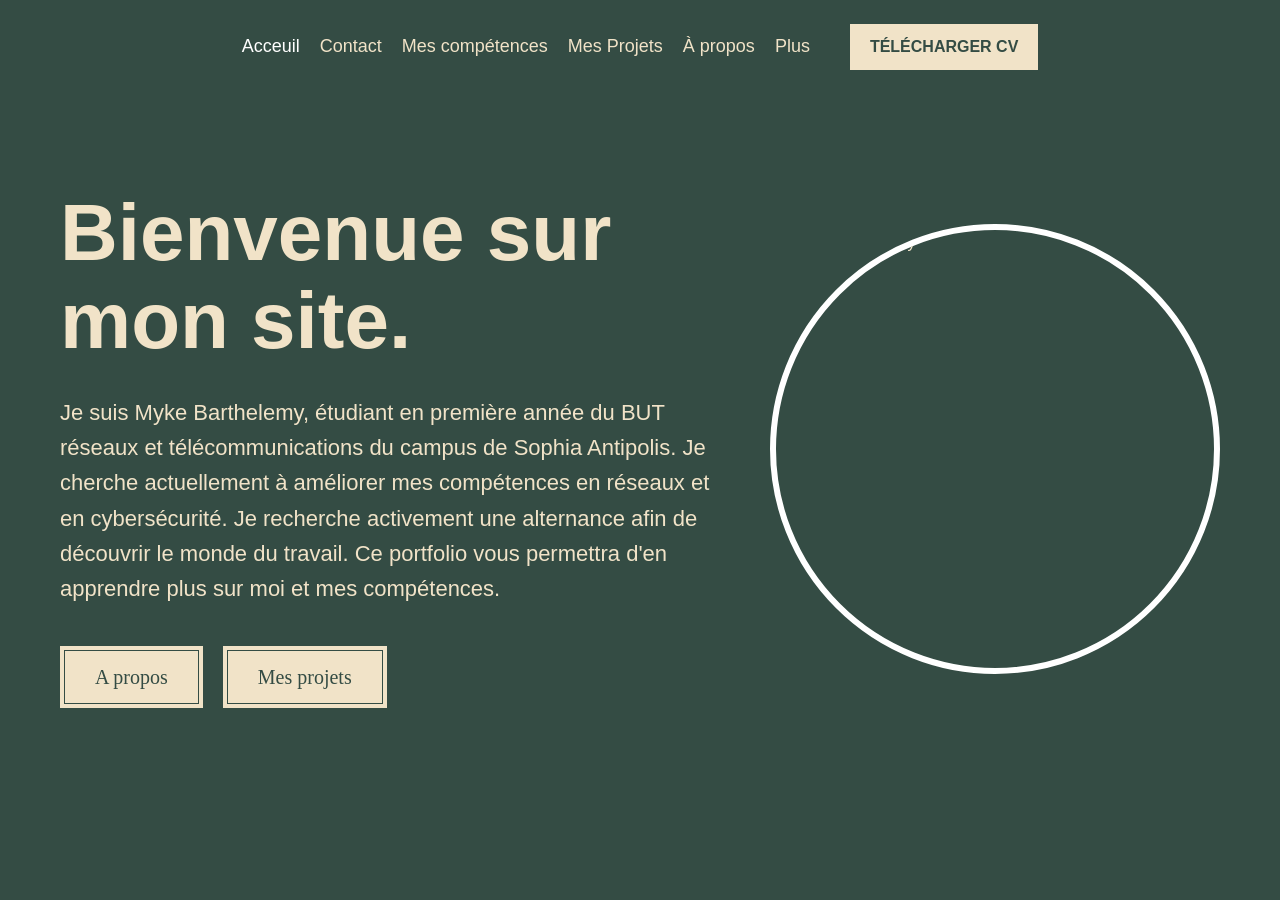
==== index.html @ dd486317 "Add files via upload" ====
<!DOCTYPE html>
<html lang="fr">
<head>
    <meta charset="UTF-8">
    <meta name="viewport" content="width=device-width, initial-scale=1.0">
    <title>Accueil | Myke Barthelemy</title>
    <link rel="stylesheet" href="style.css">
</head>
<body>
    <nav class="main-navigation">
        <ul class="nav-links">
            <li><a href="index.html" class="active">Acceuil</a></li>
            <li><a href="contact.html">Contact</a></li>
            <li><a href="skills.html">Mes compétences</a></li>
            <li><a href="projects.html">Mes Projets</a></li>
            <li><a href="about.html">À propos</a></li>
            <li><a href="#more">Plus</a></li>
        </ul>
        <a href="assets/cv_myke_barthelemy.pdf" target="_blank" class="button-download">TÉLÉCHARGER CV</a>
    </nav>

    <main class="home-container">
        <section class="home-intro">
            <div class="intro-text">
                <h1>Bienvenue sur mon site.</h1>
                <p>Je suis Myke Barthelemy, étudiant en première année du BUT réseaux et télécommunications du campus de Sophia Antipolis. Je cherche actuellement à améliorer mes compétences en réseaux et en cybersécurité. Je recherche activement une alternance afin de découvrir le monde du travail. Ce portfolio vous permettra d'en apprendre plus sur moi et mes compétences.</p>
                <div class="action-buttons">
                    <a href="about.html" class="button-primary">A propos</a>
                    <a href="projects.html" class="button-secondary">Mes projets</a>
                </div>
            </div>
            <img src="assets/home-profile.jpg" alt="Myke Barthelemy" class="home-profile-pic">
        </section>
    </main>

    <script src="script.js"></script>
</body>
</html>
---- style.css ----
:root {
    --bg-primary: #344C44; /* Dusty Emerald */
    --bg-secondary: #344C44; /* Darker box for the banner */
    --text-primary: #F1E3C8;
    --text-hover: #ffffff;
    --font-stack: 'Helvetica Neue', Helvetica, Arial, sans-serif;
}

* {
    box-sizing: border-box;
    margin: 0;
    padding: 0;
}

body {
    background-color: var(--bg-primary);
    color: var(--text-primary);
    font-family: var(--font-stack);
    line-height: 1.6;
    -webkit-font-smoothing: antialiased;
}

/* ========================================== */
/* NAVIGATION                                 */
/* ========================================== */
.main-navigation {
    display: flex;
    justify-content: center;
    align-items: center;
    gap: 40px;
    padding: 1.5rem 2rem;
    position: sticky;
    top: 0;
    background-color: var(--bg-primary);
    z-index: 1000;
}

.nav-links {
    list-style: none;
    display: flex;
    gap: 20px;
}

.nav-links a {
    text-decoration: none;
    color: var(--text-primary);
    font-size: 18px;
    transition: color 0.3s ease;
}

.nav-links a:hover, 
.nav-links a.active {
    color: var(--text-hover);
}

.button-download {
    text-decoration: none;
    background-color: var(--text-primary);
    color: var(--bg-primary);
    padding: 10px 20px;
    font-size: 16px; 
    font-weight: bold;
    transition: opacity 0.3s ease;
}

.button-download:hover {
    opacity: 0.85;
}

main {
    max-width: 1200px; 
    margin: 0 auto;
    padding: 40px 20px;
}

/* ========================================== */
/* HOMEPAGE                                   */
/* ========================================== */
.home-intro {
    display: flex;
    justify-content: space-between;
    align-items: center;
    gap: 60px;
    min-height: 70vh;
}

.intro-text {
    flex: 1;
    max-width: 750px; 
    text-align: left;
}

.intro-text h1 {
    font-size: 80px; 
    line-height: 1.1;
    margin-bottom: 30px;
    font-weight: 700;
}

.intro-text p {
    font-size: 22px; 
    line-height: 1.6;
    margin-bottom: 40px;
    font-weight: 500;
}

.home-profile-pic {
    width: 450px;
    height: 450px;
    border-radius: 50%;
    border: 6px solid #ffffff;
    object-fit: cover;
    flex-shrink: 0;
}

.action-buttons {
    display: flex;
    gap: 20px;
}

.button-primary, .button-secondary {
    background-color: var(--text-primary);
    color: var(--bg-primary);
    padding: 15px 35px;
    text-decoration: none;
    font-family: 'Times New Roman', Times, serif;
    font-size: 20px; 
    position: relative;
    transition: opacity 0.3s ease;
}

.button-primary::after, .button-secondary::after {
    content: '';
    position: absolute;
    top: 4px; 
    left: 4px; 
    right: 4px; 
    bottom: 4px;
    border: 1px solid var(--bg-primary);
}

.button-primary:hover, .button-secondary:hover {
    opacity: 0.9;
}

/* ========================================== */
/* PROJECTS SECTION                           */
/* ========================================== */
.banner-container {
    position: relative;
    width: 100%;
    height: 350px;
    display: flex;
    justify-content: center;
    align-items: center;
    margin-bottom: 80px;
}

.banner-img {
    position: absolute;
    top: 0;
    left: 0;
    width: 100%;
    height: 100%;
    object-fit: cover;
    z-index: 1;
}

.banner-overlay {
    position: relative;
    z-index: 2;
    background-color: var(--bg-secondary); 
    padding: 30px 60px;
}

.banner-overlay h1 {
    font-size: 56px; 
    margin: 0;
    text-align: center;
    color: var(--text-primary);
}

.project-grid {
    display: grid;
    grid-template-columns: repeat(auto-fit, minmax(400px, 1fr));
    gap: 40px;
}

.project-card h2 {
    font-size: 22px; 
    margin-bottom: 15px; 
    margin-top: 0;
    font-weight: bold;
    color: var(--text-primary);
}

.project-card img {
    width: 100%;
    height: 399px;
    object-fit: cover;
    display: block;
    cursor: pointer;
    transition: transform 0.3s ease;
}

.project-card img:hover {
    transform: scale(1.02);
}
/* ========================================== */
/* ABOUT SECTION                              */
/* ========================================== */

/* Reverses the background colors specifically for the About page */
body.about-page {
    background-color: var(--text-primary); /* Beige background */
    color: var(--bg-primary); /* Dark text for anything outside the boxes */
}

/* Keeps the nav dark green so it matches the other pages */
body.about-page .main-navigation {
    background-color: var(--bg-primary);
}

.about-intro-section {
    display: flex;
    gap: 40px;
    margin-bottom: 60px;
    align-items: stretch; /* Makes the box match the height of the image */
}

.about-profile-pic {
    width: 380px;
    height: auto;
    object-fit: cover;
    flex-shrink: 0;
}

/* The green box holding the intro text */
.about-intro-box {
    background-color: var(--bg-primary); 
    color: var(--text-primary); 
    padding: 60px;
    display: flex;
    flex-direction: column;
    justify-content: center;
}

.about-intro-box h1 {
    font-size: 72px; /* Increased from 56px */
    margin-bottom: 25px;
}

.about-intro-box p {
    font-size: 22px; /* Increased from 16px for much better readability */
    line-height: 1.8;
}

/* The green box holding the timeline */
.history-box {
    background-color: var(--bg-primary); 
    color: var(--text-primary); 
    padding: 50px 60px;
}

.history-box h2 {
    font-size: 56px; /* Increased from 42px */
    margin-bottom: 50px;
}

.timeline-container {
    display: flex;
    align-items: center;
    justify-content: space-between;
    gap: 20px;
}

.timeline-item {
    flex: 1;
    display: flex;
    flex-direction: column;
    align-items: flex-start;
}

.timeline-item img {
    width: 100%;
    height: 200px;
    object-fit: cover;
    margin-bottom: 20px;
}

.timeline-item h3 {
    font-size: 28px; /* Increased from 22px */
    font-weight: bold; /* Added bold to help it stand out */
}

.timeline-arrow {
    width: 60px;
    height: 60px;
    color: var(--text-primary);
    flex-shrink: 0;
    margin-bottom: 40px; 
}

/* ========================================== */
/* MODAL / POPUP                              */
/* ========================================== */
.modal {
    display: none; 
    position: fixed;
    z-index: 2000;
    left: 0;
    top: 0;
    width: 100%;
    height: 100%;
    background-color: rgba(0, 0, 0, 0.7); 
    justify-content: center;
    align-items: center;
    padding: 20px;
    opacity: 0;
    transition: opacity 0.3s ease;
}

.modal.show {
    display: flex;
    opacity: 1;
}

.modal-content {
    background-color: #ffffff; 
    color: #1a1a1a; 
    padding: 50px 60px;
    width: 100%;
    max-width: 900px;
    max-height: 90vh;
    overflow-y: auto;
    position: relative;
    border-radius: 2px;
    box-shadow: 0 10px 30px rgba(0,0,0,0.3);
}

.close-button {
    color: #1a1a1a;
    position: absolute;
    top: 20px;
    right: 30px;
    font-size: 40px;
    font-weight: bold;
    cursor: pointer;
    transition: color 0.2s ease;
}

.close-button:hover {
    color: #888888;
}

.modal-img {
    width: 100%;
    max-height: 450px;
    object-fit: cover;
    margin-bottom: 30px;
}

.modal-content h2 {
    font-size: 36px;
    margin-bottom: 25px;
    font-weight: bold;
}

.modal-text p {
    font-size: 18px;
    line-height: 1.8;
    margin-bottom: 20px;
}
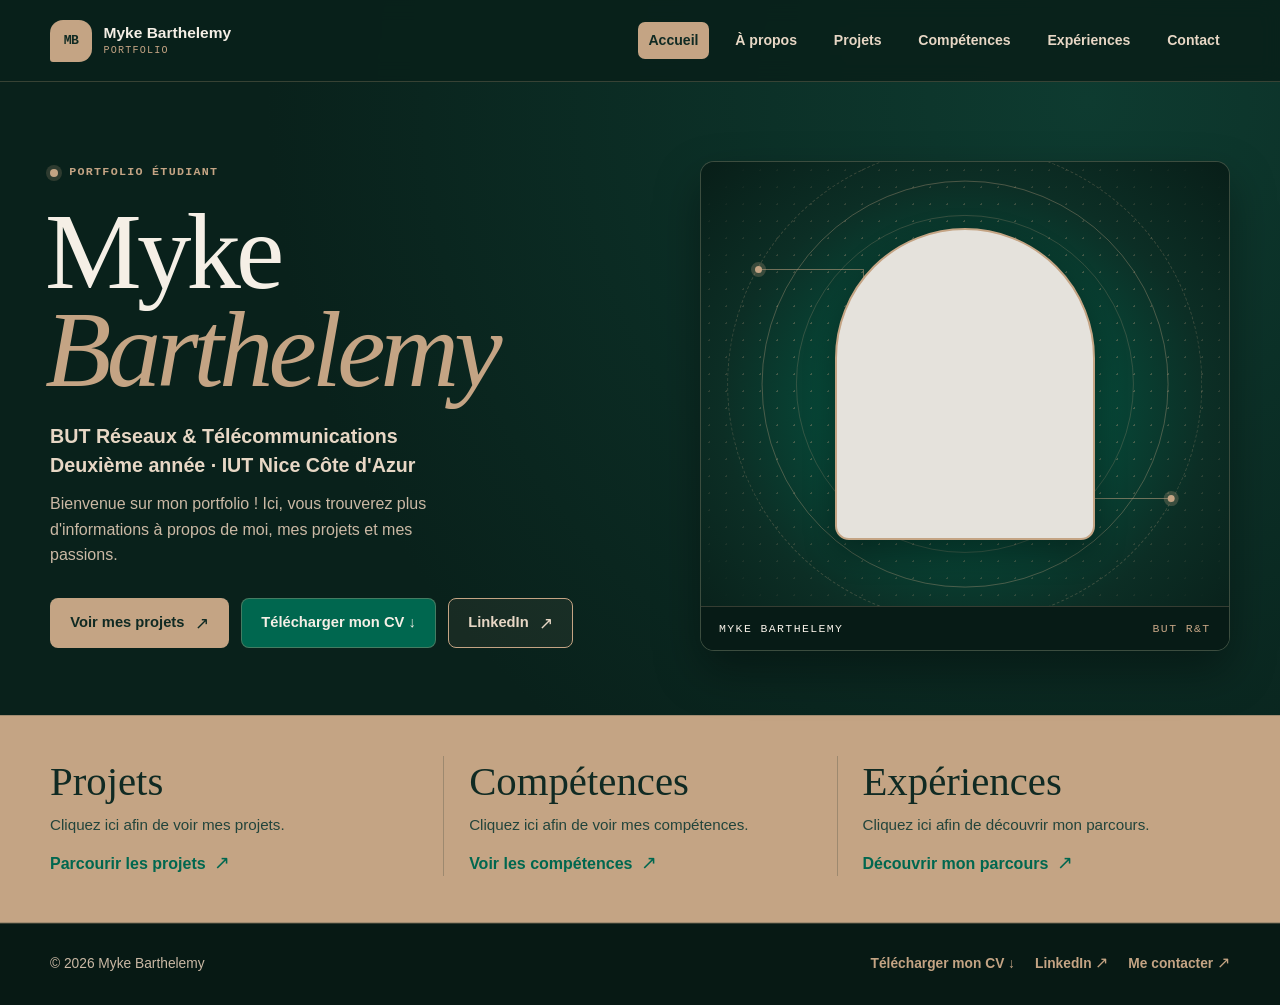
==== commit 6d959756: "Add files via upload" ====
--- a/index.html
+++ b/index.html
@@ -1,38 +1,94 @@
-<!DOCTYPE html>
+<!doctype html>
 <html lang="fr">
 <head>
-    <meta charset="UTF-8">
-    <meta name="viewport" content="width=device-width, initial-scale=1.0">
-    <title>Accueil | Myke Barthelemy</title>
-    <link rel="stylesheet" href="style.css">
+  <meta charset="utf-8">
+  <meta name="viewport" content="width=device-width, initial-scale=1">
+  <meta name="description" content="Portfolio de Myke Barthelemy, étudiant en deuxième année de BUT Réseaux et Télécommunications.">
+  <meta name="theme-color" content="#09211b">
+  <title>Accueil · Myke Barthelemy</title>
+  <link rel="stylesheet" href="style.css">
+  <script src="script.js" defer></script>
 </head>
 <body>
-    <nav class="main-navigation">
-        <ul class="nav-links">
-            <li><a href="index.html" class="active">Acceuil</a></li>
-            <li><a href="contact.html">Contact</a></li>
-            <li><a href="skills.html">Mes compétences</a></li>
-            <li><a href="projects.html">Mes Projets</a></li>
-            <li><a href="about.html">À propos</a></li>
-            <li><a href="#more">Plus</a></li>
-        </ul>
-        <a href="assets/cv_myke_barthelemy.pdf" target="_blank" class="button-download">TÉLÉCHARGER CV</a>
-    </nav>
+<div class="site-shell">
+  <a class="skip-link" href="#contenu">Aller au contenu</a>
+  <header class="site-header">
+    <div class="container header-inner">
+      <a class="brand" href="index.html">
+        <span class="brand-mark" aria-hidden="true">MB</span>
+        <span class="brand-text">Myke Barthelemy<small>Portfolio</small></span>
+      </a>
+      <button class="menu-toggle" type="button" aria-controls="navigation" aria-expanded="false">
+        <span class="menu-icon" aria-hidden="true"></span> Menu
+      </button>
+      <nav id="navigation" class="navigation" aria-label="Navigation principale">
+        <a href="index.html" aria-current="page">Accueil</a>
+        <a href="a-propos.html">À propos</a>
+        <a href="projets.html">Projets</a>
+        <a href="competences.html">Compétences</a>
+        <a href="experiences.html">Expériences</a>
+        <a href="contact.html">Contact</a>
+      </nav>
+    </div>
+  </header>
+  <main id="contenu">
+    <section class="container hero" aria-labelledby="titre-accueil">
+      <div class="hero-copy">
+        <p class="eyebrow">Portfolio étudiant</p>
+        <h1 id="titre-accueil" class="heading hero-title"><span>Myke</span> <em>Barthelemy</em></h1>
+        <p class="subtitle">BUT Réseaux &amp; Télécommunications<br>Deuxième année · IUT Nice Côte d'Azur</p>
+        <p class="placeholder-copy">Bienvenue sur mon portfolio ! Ici, vous trouverez plus d'informations à propos de moi, mes projets et mes passions.</p>
+        <div class="hero-actions">
+          <a class="button button-primary" href="projets.html">Voir mes projets <span class="arrow" aria-hidden="true">↗</span></a>
+          <a class="button button-green" href="assets/CV_Barthelemy_Myke.pdf" download="CV_Barthelemy_Myke.pdf">Télécharger mon CV ↓</a>
+          <a class="button button-outline" href="https://www.linkedin.com/in/myke-barthelemy-910b013b7" target="_blank" rel="noopener noreferrer">LinkedIn <span class="arrow" aria-hidden="true">↗</span></a>
+        </div>
+      </div>
 
-    <main class="home-container">
-        <section class="home-intro">
-            <div class="intro-text">
-                <h1>Bienvenue sur mon site.</h1>
-                <p>Je suis Myke Barthelemy, étudiant en première année du BUT réseaux et télécommunications du campus de Sophia Antipolis. Je cherche actuellement à améliorer mes compétences en réseaux et en cybersécurité. Je recherche activement une alternance afin de découvrir le monde du travail. Ce portfolio vous permettra d'en apprendre plus sur moi et mes compétences.</p>
-                <div class="action-buttons">
-                    <a href="about.html" class="button-primary">A propos</a>
-                    <a href="projects.html" class="button-secondary">Mes projets</a>
-                </div>
-            </div>
-            <img src="assets/home-profile.jpg" alt="Myke Barthelemy" class="home-profile-pic">
-        </section>
-    </main>
+      <figure class="hero-media">
+        <div class="media-stage">
+          <div class="circuit" aria-hidden="true">
+            <span class="orbit"></span><span class="orbit"></span><span class="orbit"></span>
+            <span class="trace trace-one"></span><span class="trace trace-two"></span>
+          </div>
+          <div class="portrait">
+            <img src="images/myke-original.jpg" alt="Portrait de Myke Barthelemy">
+          </div>
+        </div>
+        <figcaption><span>Myke Barthelemy</span><span>BUT R&amp;T</span></figcaption>
+      </figure>
+    </section>
 
-    <script src="script.js"></script>
+    <section class="home-below" aria-label="Explorer le portfolio">
+      <div class="container home-cards">
+        <article class="home-card">
+          <h2>Projets</h2>
+          <p>Cliquez ici afin de voir mes projets.</p>
+          <a class="inline-link" href="projets.html">Parcourir les projets <span class="arrow" aria-hidden="true">↗</span></a>
+        </article>
+        <article class="home-card">
+          <h2>Compétences</h2>
+          <p>Cliquez ici afin de voir mes compétences.</p>
+          <a class="inline-link" href="competences.html">Voir les compétences <span class="arrow" aria-hidden="true">↗</span></a>
+        </article>
+        <article class="home-card">
+          <h2>Expériences</h2>
+          <p>Cliquez ici afin de découvrir mon parcours.</p>
+          <a class="inline-link" href="experiences.html">Découvrir mon parcours <span class="arrow" aria-hidden="true">↗</span></a>
+        </article>
+      </div>
+    </section>
+  </main>
+  <footer class="site-footer">
+    <div class="container footer-inner">
+      <p>© 2026 Myke Barthelemy</p>
+      <div class="footer-links">
+        <a href="assets/CV_Barthelemy_Myke.pdf" download="CV_Barthelemy_Myke.pdf">Télécharger mon CV ↓</a>
+        <a href="https://www.linkedin.com/in/myke-barthelemy-910b013b7" target="_blank" rel="noopener noreferrer">LinkedIn <span class="arrow" aria-hidden="true">↗</span></a>
+        <a href="contact.html">Me contacter <span class="arrow" aria-hidden="true">↗</span></a>
+      </div>
+    </div>
+  </footer>
+</div>
 </body>
-</html>+</html>
--- a/style.css
+++ b/style.css
@@ -1,373 +1,293 @@
 :root {
-    --bg-primary: #344C44; /* Dusty Emerald */
-    --bg-secondary: #344C44; /* Darker box for the banner */
-    --text-primary: #F1E3C8;
-    --text-hover: #ffffff;
-    --font-stack: 'Helvetica Neue', Helvetica, Arial, sans-serif;
-}
-
-* {
-    box-sizing: border-box;
-    margin: 0;
-    padding: 0;
-}
+  --green: #00674f;
+  --green-bright: #19a985;
+  --sand: #c4a484;
+  --sand-light: #e7d7c5;
+  --sand-muted: #cbb9a5;
+  --bg-dark: #09211b;
+  --bg-surface: #0f3028;
+  --bg-card: #143c32;
+  --ink-light: #f5efe6;
+  --ink-dark: #102a23;
+  --line-dark: rgba(196, 164, 132, 0.25);
+  --serif: "Instrument Serif", Georgia, serif;
+  --sans: "DM Sans", "Segoe UI", sans-serif;
+  --mono: "IBM Plex Mono", Consolas, monospace;
+  --width: 1180px;
+}
+
+*, *::before, *::after { box-sizing: border-box; }
+[hidden] { display: none !important; }
+html { scroll-behavior: smooth; }
 
 body {
-    background-color: var(--bg-primary);
-    color: var(--text-primary);
-    font-family: var(--font-stack);
-    line-height: 1.6;
-    -webkit-font-smoothing: antialiased;
-}
-
-/* ========================================== */
-/* NAVIGATION                                 */
-/* ========================================== */
-.main-navigation {
-    display: flex;
-    justify-content: center;
-    align-items: center;
-    gap: 40px;
-    padding: 1.5rem 2rem;
-    position: sticky;
-    top: 0;
-    background-color: var(--bg-primary);
-    z-index: 1000;
-}
-
-.nav-links {
-    list-style: none;
-    display: flex;
-    gap: 20px;
-}
-
-.nav-links a {
-    text-decoration: none;
-    color: var(--text-primary);
-    font-size: 18px;
-    transition: color 0.3s ease;
-}
-
-.nav-links a:hover, 
-.nav-links a.active {
-    color: var(--text-hover);
-}
-
-.button-download {
-    text-decoration: none;
-    background-color: var(--text-primary);
-    color: var(--bg-primary);
-    padding: 10px 20px;
-    font-size: 16px; 
-    font-weight: bold;
-    transition: opacity 0.3s ease;
-}
-
-.button-download:hover {
-    opacity: 0.85;
-}
-
-main {
-    max-width: 1200px; 
-    margin: 0 auto;
-    padding: 40px 20px;
-}
-
-/* ========================================== */
-/* HOMEPAGE                                   */
-/* ========================================== */
-.home-intro {
-    display: flex;
-    justify-content: space-between;
-    align-items: center;
-    gap: 60px;
-    min-height: 70vh;
-}
-
-.intro-text {
-    flex: 1;
-    max-width: 750px; 
-    text-align: left;
-}
-
-.intro-text h1 {
-    font-size: 80px; 
-    line-height: 1.1;
-    margin-bottom: 30px;
-    font-weight: 700;
-}
-
-.intro-text p {
-    font-size: 22px; 
-    line-height: 1.6;
-    margin-bottom: 40px;
-    font-weight: 500;
-}
-
-.home-profile-pic {
-    width: 450px;
-    height: 450px;
-    border-radius: 50%;
-    border: 6px solid #ffffff;
-    object-fit: cover;
-    flex-shrink: 0;
-}
-
-.action-buttons {
-    display: flex;
-    gap: 20px;
-}
-
-.button-primary, .button-secondary {
-    background-color: var(--text-primary);
-    color: var(--bg-primary);
-    padding: 15px 35px;
-    text-decoration: none;
-    font-family: 'Times New Roman', Times, serif;
-    font-size: 20px; 
-    position: relative;
-    transition: opacity 0.3s ease;
-}
-
-.button-primary::after, .button-secondary::after {
-    content: '';
-    position: absolute;
-    top: 4px; 
-    left: 4px; 
-    right: 4px; 
-    bottom: 4px;
-    border: 1px solid var(--bg-primary);
-}
-
-.button-primary:hover, .button-secondary:hover {
-    opacity: 0.9;
-}
-
-/* ========================================== */
-/* PROJECTS SECTION                           */
-/* ========================================== */
-.banner-container {
-    position: relative;
-    width: 100%;
-    height: 350px;
-    display: flex;
-    justify-content: center;
-    align-items: center;
-    margin-bottom: 80px;
-}
-
-.banner-img {
-    position: absolute;
-    top: 0;
-    left: 0;
-    width: 100%;
-    height: 100%;
-    object-fit: cover;
-    z-index: 1;
-}
-
-.banner-overlay {
-    position: relative;
-    z-index: 2;
-    background-color: var(--bg-secondary); 
-    padding: 30px 60px;
-}
-
-.banner-overlay h1 {
-    font-size: 56px; 
-    margin: 0;
-    text-align: center;
-    color: var(--text-primary);
-}
-
-.project-grid {
-    display: grid;
-    grid-template-columns: repeat(auto-fit, minmax(400px, 1fr));
-    gap: 40px;
-}
-
-.project-card h2 {
-    font-size: 22px; 
-    margin-bottom: 15px; 
-    margin-top: 0;
-    font-weight: bold;
-    color: var(--text-primary);
-}
-
-.project-card img {
-    width: 100%;
-    height: 399px;
-    object-fit: cover;
-    display: block;
-    cursor: pointer;
-    transition: transform 0.3s ease;
-}
-
-.project-card img:hover {
-    transform: scale(1.02);
-}
-/* ========================================== */
-/* ABOUT SECTION                              */
-/* ========================================== */
-
-/* Reverses the background colors specifically for the About page */
-body.about-page {
-    background-color: var(--text-primary); /* Beige background */
-    color: var(--bg-primary); /* Dark text for anything outside the boxes */
-}
-
-/* Keeps the nav dark green so it matches the other pages */
-body.about-page .main-navigation {
-    background-color: var(--bg-primary);
-}
-
-.about-intro-section {
-    display: flex;
-    gap: 40px;
-    margin-bottom: 60px;
-    align-items: stretch; /* Makes the box match the height of the image */
-}
-
-.about-profile-pic {
-    width: 380px;
-    height: auto;
-    object-fit: cover;
-    flex-shrink: 0;
-}
-
-/* The green box holding the intro text */
-.about-intro-box {
-    background-color: var(--bg-primary); 
-    color: var(--text-primary); 
-    padding: 60px;
-    display: flex;
-    flex-direction: column;
-    justify-content: center;
-}
-
-.about-intro-box h1 {
-    font-size: 72px; /* Increased from 56px */
-    margin-bottom: 25px;
-}
-
-.about-intro-box p {
-    font-size: 22px; /* Increased from 16px for much better readability */
-    line-height: 1.8;
-}
-
-/* The green box holding the timeline */
-.history-box {
-    background-color: var(--bg-primary); 
-    color: var(--text-primary); 
-    padding: 50px 60px;
-}
-
-.history-box h2 {
-    font-size: 56px; /* Increased from 42px */
-    margin-bottom: 50px;
-}
-
-.timeline-container {
-    display: flex;
-    align-items: center;
-    justify-content: space-between;
-    gap: 20px;
-}
-
-.timeline-item {
-    flex: 1;
-    display: flex;
-    flex-direction: column;
-    align-items: flex-start;
-}
-
-.timeline-item img {
-    width: 100%;
-    height: 200px;
-    object-fit: cover;
-    margin-bottom: 20px;
-}
-
-.timeline-item h3 {
-    font-size: 28px; /* Increased from 22px */
-    font-weight: bold; /* Added bold to help it stand out */
-}
-
-.timeline-arrow {
-    width: 60px;
-    height: 60px;
-    color: var(--text-primary);
-    flex-shrink: 0;
-    margin-bottom: 40px; 
-}
-
-/* ========================================== */
-/* MODAL / POPUP                              */
-/* ========================================== */
-.modal {
-    display: none; 
-    position: fixed;
-    z-index: 2000;
-    left: 0;
-    top: 0;
-    width: 100%;
-    height: 100%;
-    background-color: rgba(0, 0, 0, 0.7); 
-    justify-content: center;
-    align-items: center;
-    padding: 20px;
-    opacity: 0;
-    transition: opacity 0.3s ease;
-}
-
-.modal.show {
-    display: flex;
-    opacity: 1;
-}
-
-.modal-content {
-    background-color: #ffffff; 
-    color: #1a1a1a; 
-    padding: 50px 60px;
-    width: 100%;
-    max-width: 900px;
-    max-height: 90vh;
-    overflow-y: auto;
-    position: relative;
-    border-radius: 2px;
-    box-shadow: 0 10px 30px rgba(0,0,0,0.3);
-}
-
-.close-button {
-    color: #1a1a1a;
-    position: absolute;
-    top: 20px;
-    right: 30px;
-    font-size: 40px;
-    font-weight: bold;
-    cursor: pointer;
-    transition: color 0.2s ease;
-}
-
-.close-button:hover {
-    color: #888888;
-}
-
-.modal-img {
-    width: 100%;
-    max-height: 450px;
-    object-fit: cover;
-    margin-bottom: 30px;
-}
-
-.modal-content h2 {
-    font-size: 36px;
-    margin-bottom: 25px;
-    font-weight: bold;
-}
-
-.modal-text p {
-    font-size: 18px;
-    line-height: 1.8;
-    margin-bottom: 20px;
+  margin: 0;
+  background: radial-gradient(circle at 85% 10%, #0e3b30 0%, var(--bg-dark) 58%);
+  background-color: var(--bg-dark);
+  color: var(--ink-light);
+  font: 400 1rem/1.6 var(--sans);
+}
+
+body, .site-shell { min-height: 100svh; }
+.site-shell { display: flex; flex-direction: column; }
+main { flex: 1; }
+h1, h2, h3, p, figure, dl, dd { margin: 0; }
+h1, h2, h3 { line-height: 1.05; font-weight: 400; }
+p + p { margin-top: 1em; }
+a { color: inherit; text-decoration: none; }
+button { font: inherit; cursor: pointer; }
+img { display: block; max-width: 100%; }
+:focus-visible { outline: 3px solid var(--sand); outline-offset: 4px; }
+
+.container { width: min(calc(100% - 80px), var(--width)); margin-inline: auto; }
+.skip-link { position: fixed; top: 10px; left: 10px; z-index: 5; padding: .7rem 1rem; background: var(--sand); color: var(--ink-dark); font-weight: 700; transform: translateY(-160%); }
+.skip-link:focus { transform: none; }
+
+.eyebrow { display: flex; align-items: center; gap: .7rem; color: var(--sand); font: 600 .73rem/1.5 var(--mono); letter-spacing: .11em; text-transform: uppercase; }
+.eyebrow::before { content: ""; width: .5rem; height: .5rem; border-radius: 50%; background: var(--sand); box-shadow: 0 0 0 4px rgba(196, 164, 132, 0.2); flex: none; }
+
+.heading { font-family: var(--serif); letter-spacing: -.045em; color: var(--ink-light); }
+.heading em { color: var(--sand); font-weight: inherit; }
+.placeholder-copy { max-width: 58ch; color: var(--sand-muted); }
+.subtitle { font-size: clamp(1.05rem, 2vw, 1.23rem); color: var(--sand-light); }
+.arrow { font: 400 1.18em/1 var(--sans); transition: transform .2s ease; }
+a:hover .arrow, button:hover .arrow { transform: translate(2px, -2px); }
+
+/* Header */
+.site-header { position: sticky; top: 0; z-index: 10; background: rgba(9, 33, 27, 0.92); backdrop-filter: blur(10px); border-bottom: 1px solid var(--line-dark); }
+.header-inner { min-height: 81px; display: flex; align-items: center; justify-content: space-between; gap: 1.75rem; }
+.brand { display: inline-flex; align-items: center; gap: .72rem; flex-shrink: 0; }
+.brand-mark { display: grid; place-items: center; width: 42px; height: 42px; background: var(--sand); color: var(--ink-dark); border-radius: 13px 13px 13px 3px; font: 700 .82rem/1 var(--mono); letter-spacing: -.04em; }
+.brand-text { font-size: .97rem; font-weight: 750; line-height: 1.1; color: var(--ink-light); }
+.brand-text small { display: block; margin-top: .28rem; color: var(--sand); font: 500 .63rem/1.2 var(--mono); letter-spacing: .12em; text-transform: uppercase; }
+.navigation { display: flex; align-items: center; gap: clamp(.2rem, 1.25vw, 1.1rem); }
+.navigation a { padding: .47rem .65rem; border-radius: 7px; font-size: .88rem; font-weight: 600; white-space: nowrap; color: var(--sand-light); transition: background .2s, color .2s; }
+.navigation a:hover { color: var(--ink-light); background: rgba(196, 164, 132, 0.14); }
+.navigation [aria-current="page"] { color: var(--ink-dark); background: var(--sand); }
+
+.menu-toggle { display: none; align-items: center; gap: .55rem; background: var(--bg-card); border: 1px solid var(--line-dark); color: var(--sand); min-height: 43px; border-radius: 8px; padding: .45rem .73rem; font-weight: 700; }
+.menu-icon { width: 16px; height: 10px; border-block: 1.5px solid currentColor; }
+
+/* Buttons & Links */
+.button { display: inline-flex; justify-content: center; align-items: center; gap: .65rem; min-height: 50px; padding: .67rem 1.2rem; border: 1px solid transparent; border-radius: 8px; font-size: .92rem; font-weight: 700; transition: background .2s, color .2s, border-color .2s, transform .2s; }
+.button:hover { transform: translateY(-2px); }
+.button-primary { background: var(--sand); color: var(--ink-dark); }
+.button-primary:hover { background: var(--sand-light); }
+.button-green { background: var(--green); color: var(--ink-light); border-color: rgba(196, 164, 132, 0.35); }
+.button-green:hover { background: #007d60; }
+.button-outline { border-color: var(--sand); color: var(--sand-light); background: rgba(196, 164, 132, 0.08); }
+.button-outline:hover { background: rgba(196, 164, 132, 0.2); color: var(--ink-light); }
+.inline-link { display: inline-flex; align-items: center; gap: .55rem; color: var(--sand); font-weight: 700; }
+.inline-link:hover { color: var(--sand-light); text-decoration: underline; text-underline-offset: .18em; }
+
+/* Hero */
+.hero { display: grid; grid-template-columns: 1.08fr 1fr; gap: clamp(2rem, 6vw, 6rem); align-items: center; padding-block: clamp(3.75rem, 6.2vw, 6.1rem) clamp(3.5rem, 5vw, 4.65rem); }
+.hero-copy .eyebrow { margin-bottom: 1.65rem; }
+.hero-title { font-size: clamp(4.7rem, 8.5vw, 7rem); line-height: .81; margin-left: -.045em; }
+.hero-title span { display: block; }
+.hero-title em { display: inline-block; margin-top: .09em; }
+.hero .subtitle { max-width: 440px; margin-top: 1.75rem; font-weight: 650; line-height: 1.45; }
+.hero .placeholder-copy { max-width: 420px; margin-top: .72rem; }
+.hero-actions { display: flex; flex-wrap: wrap; gap: .75rem; margin-top: 1.9rem; }
+
+.hero-media { display: grid; grid-template-rows: 1fr auto; min-width: 0; min-height: clamp(365px, 41vw, 490px); isolation: isolate; position: relative; overflow: hidden; border-radius: 14px; background: var(--bg-surface); color: var(--ink-light); border: 1px solid var(--line-dark); box-shadow: 0 20px 45px rgba(0, 0, 0, 0.35); }
+.hero-media::before { content: ""; position: absolute; inset: 0; z-index: -1; background: radial-gradient(ellipse at 50% 50%, #00674f 0%, #0c2e25 65%, #081e18 100%); }
+.media-stage { position: relative; display: grid; place-items: center; min-height: 0; padding-block: 26px; }
+.media-stage::before { position: absolute; inset: 0; content: ""; background-image: radial-gradient(rgba(196, 164, 132, 0.32) 1px, transparent 1px); background-size: 17px 17px; mask-image: radial-gradient(ellipse at center, #000 48%, transparent 95%); }
+.circuit { position: absolute; inset: 0; overflow: hidden; pointer-events: none; }
+.circuit .orbit { position: absolute; left: 50%; top: 50%; width: 77%; aspect-ratio: 1; border: 1px solid rgba(196, 164, 132, 0.35); border-radius: 50%; transform: translate(-50%, -50%); }
+.circuit .orbit:nth-child(2) { width: 90%; border-style: dashed; opacity: .72; }
+.circuit .orbit:nth-child(3) { width: 64%; opacity: .65; }
+.circuit .trace { position: absolute; width: 20%; height: 14%; border: solid rgba(196, 164, 132, 0.55); border-width: 1px 1px 0 0; }
+.circuit .trace::before { content: ""; position: absolute; top: -4px; left: -4px; width: 7px; height: 7px; border-radius: 50%; background: var(--sand); box-shadow: 0 0 0 4px rgba(196, 164, 132, 0.25); }
+.circuit .trace-one { left: 11%; top: 24%; }
+.circuit .trace-two { right: 11%; bottom: 24%; transform: rotate(180deg); }
+
+/* Portrait (Cadre en arche + Centrage corrigé du visage à 58%) */
+.portrait {
+  position: relative;
+  overflow: hidden;
+  width: min(56%, 260px);
+  aspect-ratio: 5 / 6;
+  border: 2px solid var(--sand);
+  border-radius: 130px 130px 14px 14px;
+  background: #e5e2dc;
+  box-shadow: 0 12px 30px rgba(0, 0, 0, 0.35);
+}
+
+.portrait img,
+.about-photo img {
+  position: absolute;
+  inset: 0;
+  width: 100%;
+  height: 100%;
+  object-fit: cover;
+  transform: scale(1.75);
+  transform-origin: 58% 26%;
+}
+
+.hero-media figcaption { display: flex; align-items: center; justify-content: space-between; gap: .75em; border-top: 1px solid var(--line-dark); padding: .85rem 1.15rem; background: #071b16; font: 500 .72rem/1.4 var(--mono); letter-spacing: .12em; text-transform: uppercase; }
+.hero-media figcaption span:last-child { color: var(--sand); }
+
+/* Bandeau tan / sable chaud sur l'accueil */
+.home-below { background: var(--sand); color: var(--ink-dark); border-block: 1px solid rgba(16, 42, 35, 0.2); padding-block: 2.5rem 2.85rem; }
+.home-cards { display: grid; grid-template-columns: 1fr 1fr 1fr; }
+.home-card { padding: .35rem 1.55rem 0; border-left: 1px solid rgba(16, 42, 35, 0.22); }
+.home-card:first-child { padding-left: 0; border-left: 0; }
+.home-card:last-child { padding-right: 0; }
+.home-card h2 { font: 400 clamp(1.75rem, 3.5vw, 2.55rem)/1 var(--serif); color: var(--ink-dark); }
+.home-card p { margin: .63rem 0 .85rem; color: #22443b; font-size: .95rem; }
+.home-card .inline-link { color: var(--green); }
+.home-card .inline-link:hover { color: var(--ink-dark); }
+
+/* Pages internes */
+.page { padding-block: clamp(3.5rem, 7vw, 6.15rem); }
+.page-heading { margin-bottom: clamp(2.25rem, 5vw, 4.2rem); }
+.page-heading .eyebrow { margin-bottom: 1.05rem; }
+.page-title { font-size: clamp(3.6rem, 8vw, 7rem); line-height: .93; }
+.page-heading .placeholder-copy, .page-heading .subtitle { margin-top: 1.05rem; }
+.section-title { font: 400 clamp(2rem, 4.5vw, 3.25rem)/1.03 var(--serif); letter-spacing: -.025em; color: var(--ink-light); }
+
+.about-lead {
+  display: grid;
+  grid-template-columns: 1fr auto;
+  align-items: center;
+  gap: clamp(2rem, 5vw, 4.5rem);
+}
+.about-lead .page-heading { margin-bottom: 0; }
+.about-lead .placeholder-copy { margin-top: 1.1rem; }
+
+.about-photo {
+  position: relative;
+  overflow: hidden;
+  width: clamp(210px, 24vw, 270px);
+  aspect-ratio: 5 / 6;
+  border-radius: 16px;
+  border: 2px solid var(--sand);
+  background: #e5e2dc;
+  box-shadow: 0 16px 35px rgba(0, 0, 0, 0.3);
+  flex-shrink: 0;
+}
+
+.media-placeholder { display: grid; position: relative; place-items: center; overflow: hidden; aspect-ratio: 16/9; color: var(--sand); background: var(--bg-surface); border: 1px solid var(--line-dark); }
+.media-placeholder::before { position: absolute; content: ""; inset: 0; pointer-events: none; }
+.media-placeholder .portrait-slot { position: relative; z-index: 1; padding: .75rem 1rem; background: rgba(9, 33, 27, 0.88); border: 1px solid var(--line-dark); border-radius: 7px; color: var(--sand-light); display: grid; justify-items: center; gap: .5rem; font-size: .82rem; }
+.media-placeholder:has(img)::before { display: none; }
+.media-network::before { background: repeating-radial-gradient(ellipse at 45% 95%, transparent 0 19px, rgba(196, 164, 132, 0.22) 20px 21px, transparent 22px 35px); }
+.media-security { background-color: #193b32; }
+.media-security::before { background-image: repeating-linear-gradient(132deg, transparent 0 23px, rgba(196, 164, 132, 0.18) 24px, transparent 25px 32px); }
+.media-development { background-color: #13352c; }
+.media-development::before { background-image: linear-gradient(90deg, rgba(196, 164, 132, 0.16) 1px, transparent 1px), linear-gradient(rgba(196, 164, 132, 0.16) 1px, transparent 1px); background-size: 23px 23px; transform: rotate(-13deg) scale(1.25); }
+
+.about-sections { margin-top: clamp(2.75rem, 6vw, 5rem); }
+.two-columns { display: grid; grid-template-columns: repeat(2, minmax(0, 1fr)); gap: 1.15rem; }
+
+.panel { background: var(--bg-card); border: 1px solid var(--line-dark); border-radius: 12px; padding: clamp(1.4rem, 3.5vw, 2.3rem); box-shadow: 0 10px 28px rgba(0, 0, 0, 0.2); }
+.panel p { margin-top: .85rem; }
+
+/* Filtres & Projets */
+.filters { display: flex; flex-wrap: wrap; gap: .45rem; margin-bottom: 1.45rem; }
+.filter { min-height: 43px; color: var(--sand-light); padding: .35rem .95rem; background: var(--bg-surface); border: 1px solid var(--line-dark); border-radius: 50px; font-size: .88rem; font-weight: 650; }
+.filter:hover { background: rgba(196, 164, 132, 0.18); }
+.filter[aria-pressed="true"] { background: var(--sand); border-color: var(--sand); color: var(--ink-dark); }
+
+.project-grid { display: grid; grid-template-columns: repeat(3, minmax(0, 1fr)); gap: 1.2rem; }
+.project { min-width: 0; display: flex; flex-direction: column; background: var(--bg-card); border: 1px solid var(--line-dark); border-radius: 12px; overflow: hidden; transition: box-shadow .22s, transform .22s, border-color .22s; }
+.project:hover { box-shadow: 0 16px 32px rgba(0, 0, 0, 0.35); transform: translateY(-3px); border-color: var(--sand); }
+.project-body { display: flex; flex: 1; flex-direction: column; align-items: flex-start; padding: 1.3rem 1.3rem 1.55rem; }
+.project-type { color: var(--sand); font: 600 .7rem/1.3 var(--mono); letter-spacing: .07em; text-transform: uppercase; }
+.project h2 { margin: .6rem 0 .55rem; font: 400 2rem/1 var(--serif); color: var(--ink-light); }
+.project p { margin-bottom: 1.05rem; }
+.project details { width: 100%; padding-top: .6rem; border-top: 1px solid var(--line-dark); margin-top: auto; }
+.project summary { color: var(--sand); padding: .3rem 0; font-weight: 700; cursor: pointer; }
+.project details dl { margin-top: .5rem; }
+.project details dt { font-weight: 700; color: var(--ink-light); }
+.project details dd { color: var(--sand-muted); margin-bottom: .45rem; }
+
+/* Compétences */
+.skills-grid { display: grid; grid-template-columns: repeat(3, minmax(0, 1fr)); gap: 1.15rem; }
+.skill { position: relative; overflow: hidden; padding-top: 2rem; }
+.skill::before { content: ""; position: absolute; left: 0; top: 0; width: 100%; height: 5px; background: var(--sand); }
+.skill:nth-child(2)::before { background: var(--green-bright); }
+.skill:nth-child(3)::before { background: var(--sand-light); }
+.skill .placeholder-copy { font-size: .94rem; }
+.skill-list { margin: 1.25rem 0 0; }
+.skill-list div { padding: .65rem 0; border-top: 1px solid var(--line-dark); }
+.skill-list dt { font-weight: 700; color: var(--ink-light); }
+.skill-list dd { margin-top: .12rem; color: var(--sand-muted); font-size: .9rem; }
+.section-link { margin-top: 1.8rem; }
+
+/* Timeline Expériences */
+.timeline { list-style: none; margin: 0; padding: 0; max-width: 915px; }
+.timeline-item { display: grid; grid-template-columns: minmax(125px, 190px) 1fr; column-gap: 1.6rem; }
+.timeline-item + .timeline-item { margin-top: .15rem; }
+.timeline-date { padding-top: 1.45rem; color: var(--sand); font: 600 .76rem/1.45 var(--mono); text-transform: uppercase; letter-spacing: .04em; }
+.timeline-content { position: relative; border-left: 1px solid var(--line-dark); padding: 1.18rem 0 2.15rem 1.9rem; }
+.timeline-content::before { position: absolute; content: ""; left: -.34rem; top: 1.57rem; border: 2px solid var(--bg-dark); border-radius: 50%; background: var(--sand); box-shadow: 0 0 0 1px var(--sand); width: .65rem; height: .65rem; }
+.timeline-item:last-child .timeline-content { padding-bottom: .6rem; }
+.timeline-content .section-title { font-size: clamp(1.8rem, 4vw, 2.5rem); }
+.timeline-content p { margin-top: .5rem; }
+
+/* Contact */
+.contact-layout { display: grid; grid-template-columns: 1.3fr .85fr; gap: 1.15rem; align-items: start; }
+.contact-list { margin-top: .85rem; }
+.contact-list > div { padding: .92rem 0 .8rem; border-bottom: 1px solid var(--line-dark); }
+.contact-list > div:last-child { border-bottom: 0; padding-bottom: 0; }
+.contact-list dt { font-weight: 700; color: var(--ink-light); }
+.contact-list dd { margin-top: .16rem; color: var(--sand-muted); overflow-wrap: anywhere; }
+.contact-list a { color: var(--sand); text-decoration: underline; text-underline-offset: .18em; }
+.contact-list a:hover { color: var(--sand-light); }
+
+.contact-resources { display: grid; gap: 1.15rem; }
+.contact-resource { background: var(--sand); color: var(--ink-dark); border-color: rgba(16, 42, 35, 0.2); }
+.contact-resource .section-title { color: var(--ink-dark); }
+.contact-resource p { margin-top: .54rem; color: #1d3c34; }
+.contact-resource:nth-child(2) { background: var(--green); color: var(--ink-light); border-color: var(--sand); }
+.contact-resource:nth-child(2) .section-title { color: var(--ink-light); }
+.contact-resource:nth-child(2) p { color: var(--sand-light); }
+
+/* Footer */
+.site-footer { margin-top: auto; background: #071914; border-top: 1px solid var(--line-dark); }
+.footer-inner { min-height: 81px; display: flex; flex-wrap: wrap; justify-content: space-between; align-items: center; gap: .6rem 1.75rem; padding-block: 1.1rem; color: var(--sand-muted); font-size: .86rem; }
+.footer-links { display: flex; flex-wrap: wrap; gap: 1.25rem; align-items: center; }
+.footer-inner a { color: var(--sand); font-weight: 650; }
+.footer-inner a:hover { color: var(--sand-light); }
+
+@media (max-width: 970px) {
+  .container { width: min(calc(100% - 52px), var(--width)); }
+  .navigation a { font-size: .82rem; padding-inline: .46rem; }
+  .hero-title { font-size: clamp(4.1rem, 9.25vw, 6rem); }
+  .project-grid, .skills-grid { gap: .75rem; }
+}
+@media (max-width: 760px) {
+  .container { width: calc(100% - 38px); }
+  .header-inner { min-height: 67px; flex-wrap: wrap; gap: .6rem; }
+  .brand-mark { width: 37px; height: 37px; }
+  .navigation { width: 100%; display: flex; flex-wrap: wrap; padding-bottom: .7rem; }
+  .navigation a { padding: .58rem .77rem; }
+  .has-js .menu-toggle { display: inline-flex; }
+  .has-js .navigation { display: none; }
+  .has-js .navigation.is-open { display: grid; grid-template-columns: repeat(2, minmax(0, 1fr)); }
+  .hero { grid-template-columns: minmax(0, 1fr); padding-block: 3.1rem 2.4rem; gap: 2rem; }
+  .hero-title { font-size: clamp(3.35rem, 13.8vw, 6.8rem); }
+  .hero-media { max-width: 530px; min-height: 0; }
+  .media-stage { min-height: clamp(265px, 75vw, 375px); }
+  .home-cards { grid-template-columns: 1fr; }
+  .home-card, .home-card:first-child, .home-card:last-child { padding: 1rem 0; border-left: 0; }
+  .home-card + .home-card { border-top: 1px solid rgba(16, 42, 35, 0.22); }
+  .home-below { padding-block: 1rem; }
+  .about-lead { grid-template-columns: minmax(0, 1fr); justify-items: start; }
+  .about-photo { width: min(240px, 75%); }
+  .two-columns, .contact-layout { grid-template-columns: minmax(0, 1fr); }
+  .project-grid, .skills-grid { grid-template-columns: repeat(2, minmax(0, 1fr)); gap: .85rem; }
+}
+@media (max-width: 510px) {
+  .project-grid, .skills-grid { grid-template-columns: minmax(0, 1fr); }
+  .timeline-item { grid-template-columns: 1fr; padding-left: .4rem; }
+  .timeline-date { padding: 1.1rem 0 .2rem 1.15rem; border-left: 1px solid var(--line-dark); }
+  .timeline-content { padding: .35rem 0 1.15rem 1.15rem; }
+  .timeline-content::before { top: .72rem; }
+}
+@media (prefers-reduced-motion: reduce) {
+  *, *::before, *::after { scroll-behavior: auto !important; transition: none !important; }
 }
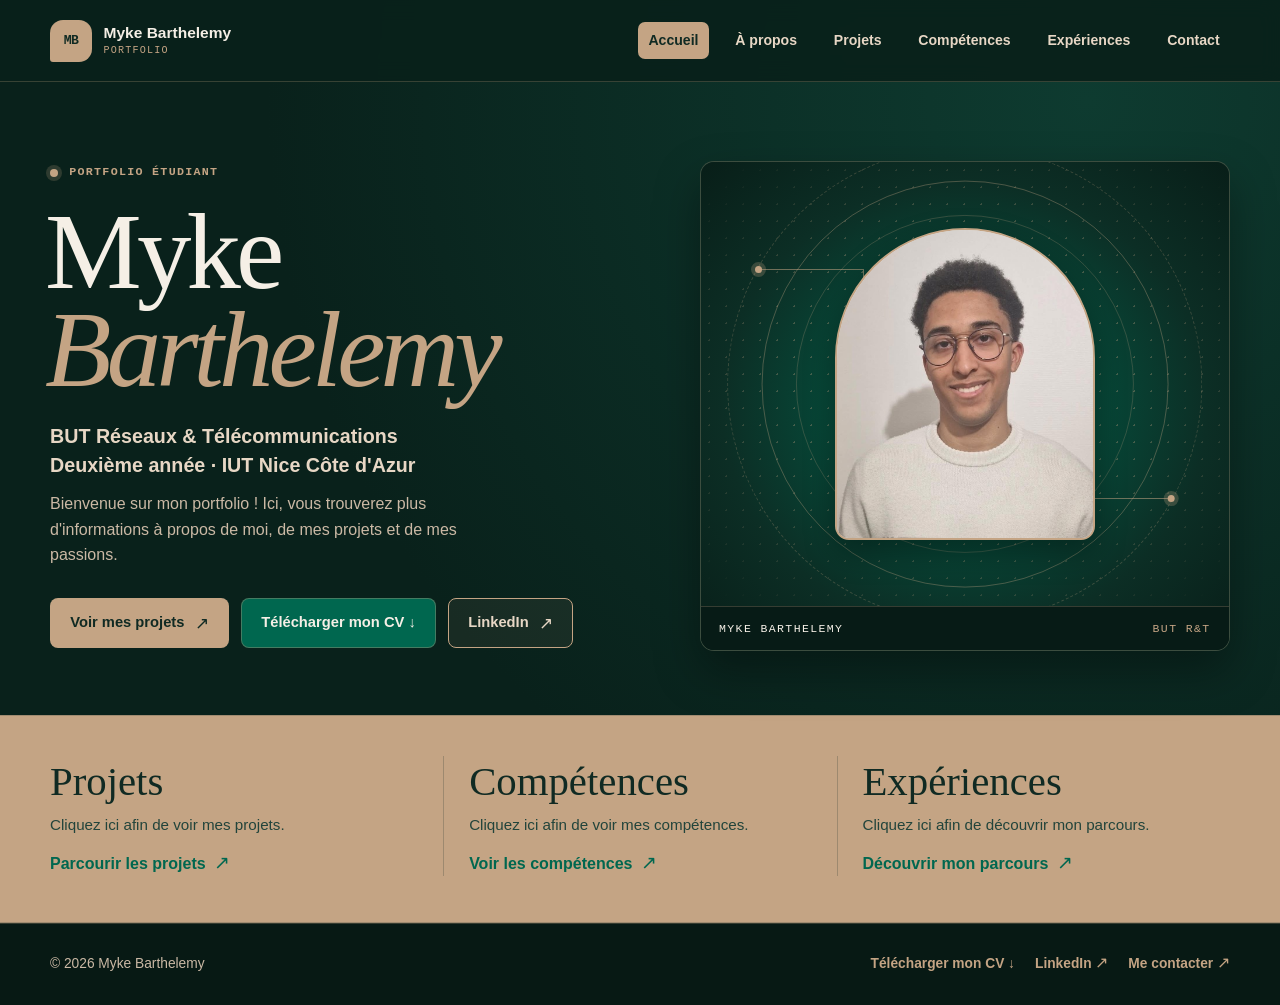
==== commit 4224fa51: "Corriger la formulation de la présentation d'accueil" ====
--- a/index.html
+++ b/index.html
@@ -37,7 +37,7 @@
         <p class="eyebrow">Portfolio étudiant</p>
         <h1 id="titre-accueil" class="heading hero-title"><span>Myke</span> <em>Barthelemy</em></h1>
         <p class="subtitle">BUT Réseaux &amp; Télécommunications<br>Deuxième année · IUT Nice Côte d'Azur</p>
-        <p class="placeholder-copy">Bienvenue sur mon portfolio ! Ici, vous trouverez plus d'informations à propos de moi, mes projets et mes passions.</p>
+        <p class="placeholder-copy">Bienvenue sur mon portfolio ! Ici, vous trouverez plus d'informations à propos de moi, de mes projets et de mes passions.</p>
         <div class="hero-actions">
           <a class="button button-primary" href="projets.html">Voir mes projets <span class="arrow" aria-hidden="true">↗</span></a>
           <a class="button button-green" href="assets/CV_Barthelemy_Myke.pdf" download="CV_Barthelemy_Myke.pdf">Télécharger mon CV ↓</a>
--- a/style.css
+++ b/style.css
@@ -290,4 +290,151 @@
 }
 @media (prefers-reduced-motion: reduce) {
   *, *::before, *::after { scroll-behavior: auto !important; transition: none !important; }
-}+}
+
+/* Page Projets — filtres, cartes interactives et fenêtre modale */
+.projects-page .page-heading { margin-bottom: 2.2rem; }
+.project-categories { display: flex; flex-wrap: wrap; gap: .55rem; margin-bottom: 1.55rem; }
+.project-categories .filter { min-height: 45px; padding-inline: 1.1rem; }
+.project-grid { grid-template-columns: repeat(3, minmax(0, 1fr)); }
+.project-trigger {
+  width: 100%; min-width: 0; padding: 0; text-align: left; color: inherit;
+  font: inherit; cursor: pointer; appearance: none;
+}
+.project-trigger:focus-visible { outline: 3px solid var(--sand); outline-offset: 5px; }
+.project-trigger:hover .project-card-link { color: var(--sand-light); }
+.project-visual {
+  position: relative; display: flex; min-height: 215px; aspect-ratio: 16 / 9;
+  align-items: center; justify-content: center; flex-direction: column; overflow: hidden;
+  background: radial-gradient(ellipse at 50% 100%, #08765f 0%, #123b32 45%, #071c18 100%);
+  border-bottom: 1px solid var(--line-dark); color: var(--ink-light);
+}
+.project-visual::before {
+  content: ""; position: absolute; inset: 0;
+  background-image: radial-gradient(rgba(196,164,132,.22) 1px, transparent 1px);
+  background-size: 18px 18px; mask-image: radial-gradient(ellipse, #000 25%, transparent 82%);
+}
+.project-visual-orbit {
+  position: absolute; width: 65%; aspect-ratio: 1; border: 1px solid rgba(196,164,132,.5);
+  border-radius: 50%; box-shadow: 0 0 0 22px rgba(196,164,132,.06), 0 0 0 48px rgba(196,164,132,.04);
+}
+.project-visual-label {
+  position: relative; padding: .7rem 1rem; color: var(--sand-light);
+  font: 500 clamp(1rem, 2vw, 1.35rem)/1 var(--serif); letter-spacing: .02em;
+  border-block: 1px solid rgba(196,164,132,.55);
+}
+.project-visual-caption {
+  position: absolute; bottom: 1rem; left: 1.1rem; color: var(--sand);
+  font: 500 .66rem/1.4 var(--mono); letter-spacing: .12em; text-transform: uppercase;
+}
+.project-body { gap: .15rem; }
+.project-card-title { display: block; margin: .6rem 0 .55rem; font: 400 2rem/1 var(--serif); color: var(--ink-light); }
+.project-card-description { display: block; color: var(--sand-muted); margin-bottom: 1.15rem; }
+.project-card-link { display: flex; width: 100%; justify-content: space-between; align-items: center; margin-top: auto; padding-top: .85rem; border-top: 1px solid var(--line-dark); color: var(--sand); font-weight: 700; transition: color .2s; }
+.project-empty { margin-top: 1rem; color: var(--sand-muted); }
+
+.project-modal {
+  width: min(760px, calc(100% - 28px)); max-width: 760px; max-height: min(88vh, 900px);
+  padding: 0; border: 1px solid rgba(196,164,132,.45); border-radius: 15px;
+  color: var(--ink-light); background: var(--bg-surface);
+  box-shadow: 0 28px 90px rgba(0,0,0,.55); overflow: auto;
+}
+.project-modal::backdrop { background: rgba(2, 13, 10, .78); backdrop-filter: blur(5px); }
+.project-modal[open] { animation: modal-enter .22s ease-out; }
+@keyframes modal-enter { from { opacity: 0; transform: translateY(12px) scale(.985); } to { opacity: 1; transform: none; } }
+.modal-panel { position: relative; padding: clamp(1.35rem, 4vw, 2.5rem); }
+.modal-close {
+  position: absolute; top: 1rem; right: 1rem; display: grid; place-items: center;
+  width: 42px; height: 42px; border: 1px solid var(--line-dark); border-radius: 50%;
+  background: var(--bg-card); color: var(--sand-light); font: 300 1.8rem/1 var(--sans);
+  transition: background .2s, color .2s, transform .2s;
+}
+.modal-close:hover { background: var(--sand); color: var(--ink-dark); transform: rotate(90deg); }
+.modal-heading { padding: .25rem 3.2rem 1.45rem 0; border-bottom: 1px solid var(--line-dark); }
+.modal-heading .eyebrow { margin-bottom: .85rem; }
+.modal-heading h2 { font-size: clamp(2.2rem, 5vw, 3.5rem); }
+.modal-content { display: grid; grid-template-columns: repeat(2, minmax(0, 1fr)); gap: 1.2rem 1.6rem; padding-block: 1.5rem; }
+.modal-section h3 { margin-bottom: .45rem; color: var(--sand); font: 600 .73rem/1.4 var(--mono); letter-spacing: .08em; text-transform: uppercase; }
+.modal-section p { color: var(--sand-light); line-height: 1.65; }
+.modal-section .modal-placeholder { color: var(--sand-muted); font-style: italic; }
+.modal-actions { display: flex; align-items: center; flex-wrap: wrap; gap: .8rem 1rem; padding-top: 1.2rem; border-top: 1px solid var(--line-dark); }
+.proof-link[aria-disabled="true"] { opacity: .55; pointer-events: none; cursor: not-allowed; }
+.proof-note { color: var(--sand-muted); font-size: .82rem; }
+@media (max-width: 760px) {
+  .project-grid { grid-template-columns: repeat(2, minmax(0, 1fr)); }
+  .project-categories { gap: .4rem; }
+  .project-categories .filter { padding-inline: .8rem; font-size: .82rem; }
+}
+@media (max-width: 510px) {
+  .project-grid { grid-template-columns: minmax(0, 1fr); }
+  .project-visual { min-height: 190px; }
+  .modal-content { grid-template-columns: minmax(0, 1fr); gap: 1.05rem; }
+  .modal-panel { padding: 1.2rem; }
+  .modal-close { top: .8rem; right: .8rem; }
+}
+@media (prefers-reduced-motion: reduce) {
+  .project-modal[open] { animation: none; }
+}
+/* Illustration de la réunion en anglais (catégorie Autres) */
+.project-meeting-visual {
+  background: radial-gradient(ellipse at 50% 12%, #19614c 0%, #0c3027 65%, #071c18 100%);
+}
+.project-meeting-visual::before {
+  background-image: linear-gradient(90deg, rgba(196,164,132,.12) 1px, transparent 1px),
+    linear-gradient(rgba(196,164,132,.12) 1px, transparent 1px);
+  background-size: 28px 28px;
+}
+.meeting-illustration {
+  position: relative; width: min(85%, 320px); max-height: 84%;
+  filter: drop-shadow(0 12px 18px rgba(0,0,0,.15));
+}
+
+/* Page Expériences : frise de formation inspirée du visuel fourni */
+.history-page { padding-bottom: clamp(3.5rem, 7vw, 6rem); }
+.history-heading { margin-bottom: clamp(2rem, 4vw, 3.2rem); }
+.history-heading .page-title { font-size: clamp(3.8rem, 7vw, 6.6rem); }
+.history-path {
+  list-style: none; display: grid; grid-template-columns: minmax(0,1fr) 66px minmax(0,1fr) 66px minmax(0,1fr);
+  gap: clamp(.55rem, 2vw, 1.7rem); align-items: start; margin: 0; padding: 0;
+}
+.history-step { min-width: 0; }
+.history-figure { display: flex; flex-direction: column; margin: 0; min-width: 0; height: 100%; }
+.history-image-wrap {
+  position: relative; aspect-ratio: 16/10; overflow: hidden; isolation: isolate;
+  border: 1px solid rgba(196,164,132,.36); border-radius: 11px 11px 0 0;
+  background: #143c32;
+}
+.history-image-wrap::after {
+  content: ""; position: absolute; inset: 45% 0 0;
+  background: linear-gradient(transparent, rgba(3,23,17,.48)); pointer-events: none;
+}
+.history-image-wrap img { width: 100%; height: 100%; object-fit: cover; transition: transform .45s ease; }
+.history-step:hover .history-image-wrap img { transform: scale(1.045); }
+.history-number {
+  position: absolute; z-index: 1; left: .8rem; bottom: .8rem;
+  color: #f5efe6; font: 600 .72rem/1.2 var(--mono); letter-spacing: .08em;
+}
+.history-label {
+  display: flex; flex: 1; flex-direction: column; gap: .45rem;
+  padding: clamp(1.1rem, 2vw, 1.65rem); background: var(--sand);
+  color: var(--ink-dark); border-radius: 0 0 11px 11px;
+}
+.history-label h2 { font: 400 clamp(1.65rem, 2.5vw, 2.45rem)/1.03 var(--serif); letter-spacing: -.02em; color: var(--ink-dark); }
+.history-label p { margin-top: auto; color: #315347; font-size: .85rem; font-weight: 600; }
+.history-connector { display: grid; align-self: start; justify-items: center; align-items: center; height: auto; aspect-ratio: 2/3; margin-top: clamp(1.4rem, 4vw, 3.7rem); color: var(--sand-light); }
+.history-connector svg { display: block; width: 85%; max-width: 68px; height: auto; filter: drop-shadow(0 0 12px rgba(196,164,132,.08)); }
+@media (max-width: 900px) {
+  .history-path { grid-template-columns: minmax(0,1fr); gap: 0; max-width: 580px; margin-inline: auto; }
+  .history-connector { height: 76px; aspect-ratio: auto; margin: 0; }
+  .history-connector svg { transform: rotate(90deg); width: 36px; }
+  .history-image-wrap { aspect-ratio: 16/9; }
+  .history-label { min-height: 110px; }
+}
+@media (max-width: 510px) {
+  .history-heading .page-title { font-size: clamp(3.2rem, 12vw, 4.5rem); }
+  .history-connector { height: 66px; }
+  .history-image-wrap { aspect-ratio: 4/3; }
+}
+@media (prefers-reduced-motion: reduce) {
+  .history-image-wrap img { transition: none; }
+}
